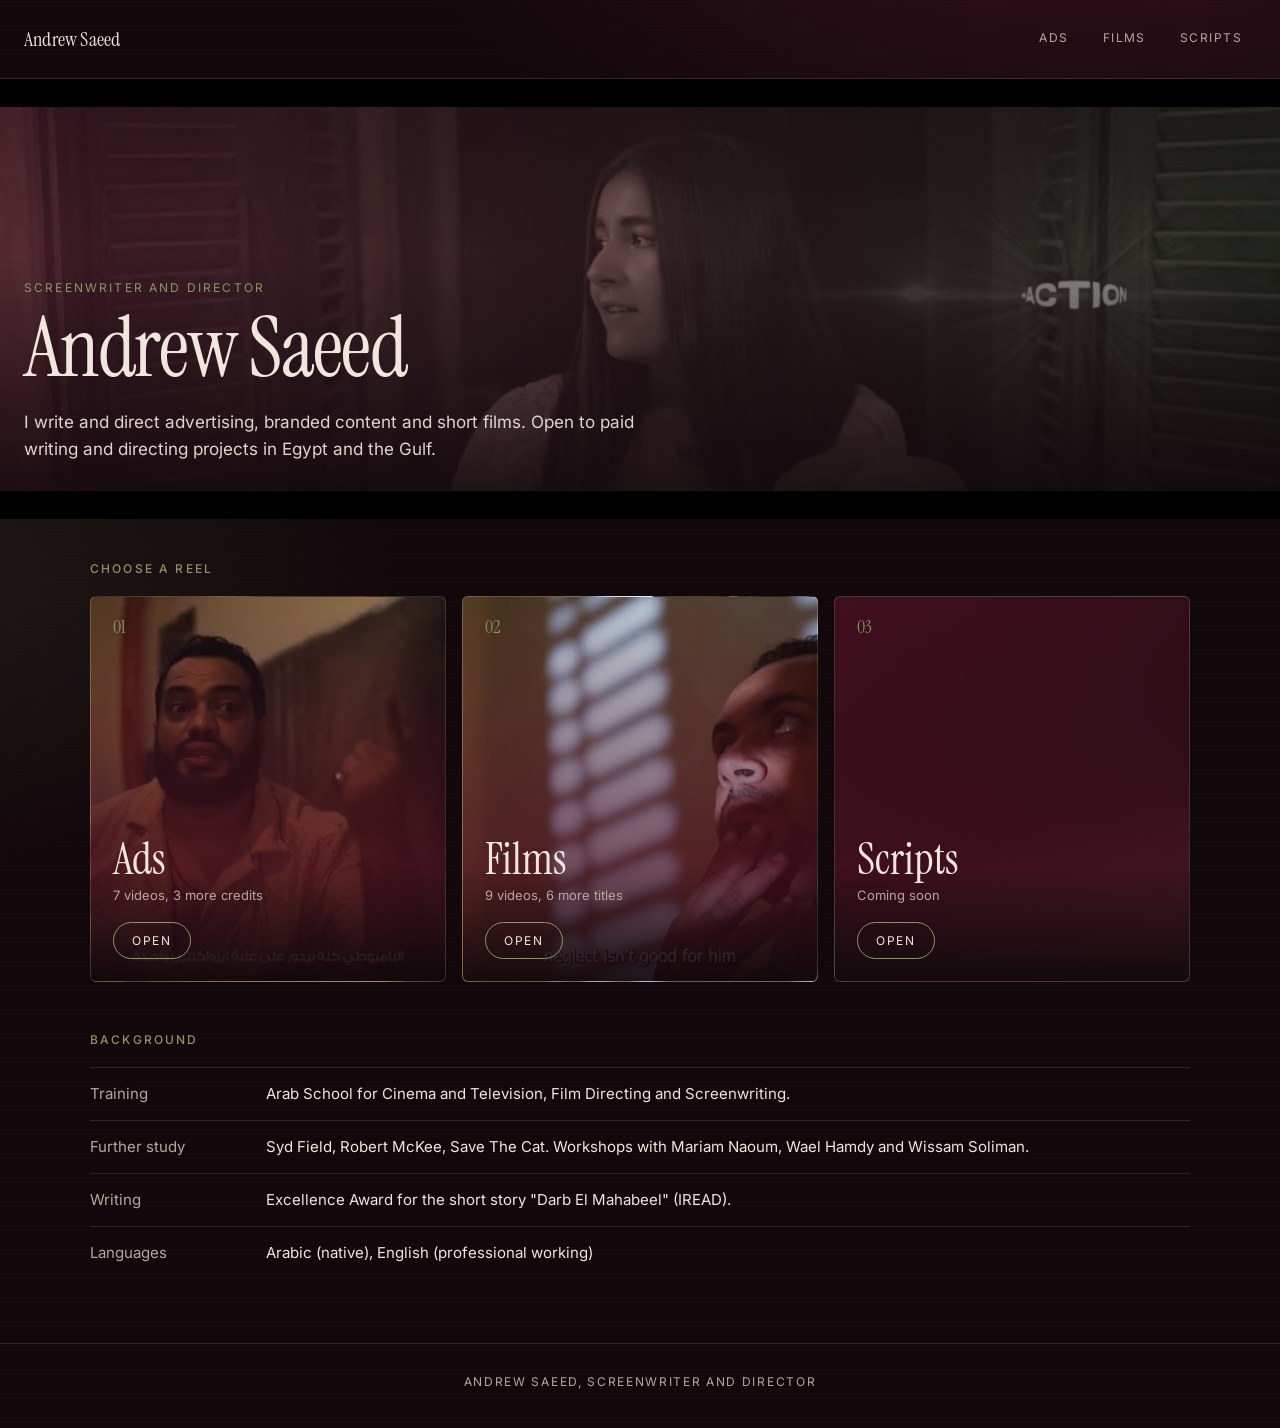
==== index.html @ 783c9f4b "Publish Andrew Saeed portfolio website" ====
<!doctype html>
<html lang="en"><head><meta charset="utf-8"><meta name="viewport" content="width=device-width, initial-scale=1"><title>Andrew Saeed, screenwriter and director</title><meta name="description" content="Portfolio of Andrew Saeed, screenwriter and director: ads, short films and writing.">  <script type="module" crossorigin src="./index-lIYjm3YJ.js"></script>
  <link rel="stylesheet" crossorigin href="./index-CUy7kNgH.css">
</head><body><div id="root"></div></body></html>
---- index-CUy7kNgH.css ----
@font-face{font-family:"Instrument Serif";font-style:normal;font-display:swap;font-weight:400;src:url(./instrument-serif-latin-400-normal-DnYpCC2O.woff2) format("woff2"),url(./instrument-serif-latin-400-normal-BVbkICAY.woff) format("woff")}@font-face{font-family:Inter;font-style:normal;font-display:swap;font-weight:400;src:url(./inter-latin-400-normal-C38fXH4l.woff2) format("woff2"),url(./inter-latin-400-normal-CyCys3Eg.woff) format("woff")}@font-face{font-family:Inter;font-style:normal;font-display:swap;font-weight:500;src:url(./inter-latin-500-normal-Cerq10X2.woff2) format("woff2"),url(./inter-latin-500-normal-BL9OpVg8.woff) format("woff")}:root{--ds-font-display: "Instrument Serif", Georgia, serif;--ds-font-text: "Inter", system-ui, sans-serif}html,body,#root{margin:0;min-height:100%}body{background:#12080c}.pf-app{--pf-bg: #12080c;--pf-bg2: #1c0d13;--pf-burg: #7d1f3a;--pf-burg2: #4a1020;--pf-olive: #8a9564;--pf-olive2: #4d5733;--pf-text: #f0e6de;--pf-mute: #b8a69c;position:relative;min-height:100vh;color:var(--pf-text);font-family:var(--ds-font-text);font-size:15px;line-height:1.6;background:radial-gradient(1200px 600px at 85% -10%,rgba(125,31,58,.35),transparent 60%),radial-gradient(900px 500px at -10% 40%,rgba(77,87,51,.22),transparent 60%),var(--pf-bg);overflow:hidden}.pf-grain{position:absolute;top:0;right:0;bottom:0;left:0;pointer-events:none;opacity:.09;mix-blend-mode:overlay;z-index:0;background-image:repeating-linear-gradient(0deg,rgba(255,255,255,.05) 0 1px,transparent 1px 3px)}.pf-app>nav,.pf-app>main,.pf-app>footer{position:relative;z-index:1}.pf-app a{color:inherit;text-decoration:none}.pf-nav{display:flex;align-items:center;justify-content:space-between;gap:12px;flex-wrap:wrap;padding:16px 24px;border-bottom:1px solid rgba(240,230,222,.12)}.pf-nav a.pf-brand{font-family:var(--ds-font-display);font-size:20px;letter-spacing:.01em}.pf-nav-links{display:flex;gap:6px}.pf-nav-links a{display:inline-flex;align-items:center;min-height:44px;padding:0 14px;color:var(--pf-mute);text-transform:uppercase;letter-spacing:.12em;font-size:12px;border-bottom:2px solid transparent}.pf-nav-links a[aria-current=page]{color:var(--pf-text);border-bottom-color:var(--pf-olive)}.pf-hero{position:relative;background-size:cover;background-position:center;min-height:440px;display:flex;align-items:flex-end}.pf-hero:before,.pf-hero:after{content:"";position:absolute;left:0;right:0;height:28px;background:#000;z-index:2}.pf-hero:before{top:0}.pf-hero:after{bottom:0}.pf-hero-shade{position:absolute;top:0;right:0;bottom:0;left:0;background:linear-gradient(180deg,#12080c8c,#12080c59 40%,#12080cf7),linear-gradient(90deg,#7d1f3a8c,#4d573340)}.pf-hero-inner{position:relative;z-index:3;padding:96px 24px 56px;max-width:880px}.pf-kicker{margin:0 0 8px;font-size:12px;letter-spacing:.18em;text-transform:uppercase;color:var(--pf-olive);display:flex;align-items:center;gap:10px}.pf-dot{width:4px;height:4px;border-radius:50%;background:var(--pf-mute);display:inline-block}.pf-name,.pf-page-title{margin:0;font-family:var(--ds-font-display);font-weight:400;font-size:clamp(44px,9vw,84px);line-height:1.02;letter-spacing:-.02em}.pf-page-title{font-size:clamp(36px,7vw,56px)}.pf-lead{max-width:56ch;margin:18px 0 0;font-size:17px;color:var(--pf-text);opacity:.92}.pf-section{padding:40px 24px 8px;max-width:1100px;margin:0 auto}.pf-label{margin:0 0 18px;font-size:12px;letter-spacing:.18em;text-transform:uppercase;color:var(--pf-olive);font-weight:500}.pf-entries{display:grid;grid-template-columns:repeat(3,1fr);gap:16px}.pf-entry{position:relative;display:flex;flex-direction:column;justify-content:flex-end;min-height:340px;padding:22px;border-radius:6px;overflow:hidden;background-size:cover;background-position:center;border:1px solid rgba(240,230,222,.14);transition:transform .25s,border-color .25s}.pf-entry:hover,.pf-entry:focus-visible{transform:translateY(-3px);border-color:var(--pf-olive);outline:none}.pf-entry-shade{position:absolute;top:0;right:0;bottom:0;left:0;background:linear-gradient(180deg,#12080c26,#4a1020b8 70%,#12080cf2)}.pf-entry.is-script{background:linear-gradient(160deg,#4a1020,#1b0d12 60%,#2b3320)}.pf-entry-num{position:absolute;top:16px;left:22px;z-index:1;font-family:var(--ds-font-display);font-size:18px;color:var(--pf-olive)}.pf-entry-body{position:relative;z-index:1;display:flex;flex-direction:column;gap:4px}.pf-entry-title{font-family:var(--ds-font-display);font-size:44px;line-height:1}.pf-entry-count{color:var(--pf-mute);font-size:13px}.pf-entry-go{margin-top:12px;align-self:flex-start;padding:8px 18px;border:1px solid var(--pf-olive);border-radius:999px;font-size:12px;letter-spacing:.14em;text-transform:uppercase}.pf-reel{max-width:720px}.pf-meta{margin:6px 0 0;color:var(--pf-mute);font-size:14px}.pf-note{margin:10px 0 0;color:var(--pf-text);opacity:.85;font-size:14px;max-width:52ch}.pf-about{padding-bottom:40px}.pf-about dl{margin:0;display:grid;gap:0}.pf-about dl>div{display:grid;grid-template-columns:160px 1fr;gap:16px;padding:14px 0;border-top:1px solid rgba(240,230,222,.12)}.pf-about dt{color:var(--pf-mute)}.pf-about dd{margin:0}.pf-page{max-width:1100px;margin:0 auto;padding:24px 24px 40px}.pf-back{display:inline-flex;align-items:center;min-height:44px;color:var(--pf-mute);font-size:13px;letter-spacing:.08em}.pf-back:before{content:"←";margin-right:8px}.pf-work{display:grid;grid-template-columns:1fr minmax(0,440px);gap:28px;align-items:start;padding:28px 0;border-top:1px solid rgba(240,230,222,.12);margin-top:28px}.pf-work:first-of-type{margin-top:36px}.pf-work.is-big{grid-template-columns:1fr}.pf-work.is-big .pf-work-media{max-width:none}.pf-work-title{margin:0;font-family:var(--ds-font-display);font-weight:400;font-size:30px;line-height:1.15}.pf-status{margin:12px 0 14px;font-size:12px;letter-spacing:.06em;color:var(--pf-olive)}.pf-btn,.pf-fs{-webkit-appearance:none;-moz-appearance:none;appearance:none;min-height:44px;padding:0 20px;border-radius:999px;border:1px solid var(--pf-olive);background:transparent;color:var(--pf-text);font:inherit;font-size:13px;letter-spacing:.08em;text-transform:uppercase;cursor:pointer}.pf-btn[aria-pressed=true]{background:var(--pf-burg2);border-color:var(--pf-burg)}.pf-btn:hover,.pf-fs:hover{background:var(--pf-burg2)}.pf-poster{position:relative;display:block;width:100%;padding:0;border:1px solid rgba(240,230,222,.14);border-radius:6px;background:#000;overflow:hidden;cursor:pointer}.pf-poster img{display:block;width:100%;aspect-ratio:16 / 9;object-fit:cover;opacity:.8}.pf-play{position:absolute;left:50%;top:50%;transform:translate(-50%,-50%);display:inline-flex;align-items:center;gap:10px;min-height:48px;padding:0 24px;border-radius:999px;background:var(--pf-burg);color:#fff;font-size:13px;letter-spacing:.12em;text-transform:uppercase;box-shadow:0 6px 24px #00000080}.pf-tri{width:0;height:0;border-left:10px solid #fff;border-top:6px solid transparent;border-bottom:6px solid transparent}.pf-frame{position:relative}.pf-video{display:block;width:100%;max-height:80vh;background:#000;border-radius:6px;border:1px solid rgba(240,230,222,.14)}.pf-fs{margin-top:10px;min-height:40px}.pf-credits{margin-top:32px;padding-top:24px;border-top:1px solid rgba(240,230,222,.12)}.pf-credits ul{list-style:none;margin:0;padding:0;display:flex;flex-wrap:wrap;gap:8px}.pf-credits li{padding:8px 14px;border:1px solid rgba(240,230,222,.18);border-radius:999px;color:var(--pf-mute);font-size:14px}.pf-script{display:grid;grid-template-columns:140px 1fr;gap:24px;align-items:center;margin-top:36px;padding:24px;border:1px dashed rgba(138,149,100,.6);border-radius:6px}.pf-script-page{height:180px;background:#efe4d6;border-radius:3px;padding:18px 16px;display:flex;flex-direction:column;gap:10px;box-shadow:0 10px 30px #00000080}.pf-script-page i{display:block;height:4px;background:#b9a894;border-radius:2px}.pf-script-page i:nth-child(2n){width:70%}.pf-script-page i:nth-child(3n){width:85%}.pf-footer{padding:28px 24px 36px;text-align:center;color:var(--pf-mute);font-size:12px;letter-spacing:.14em;text-transform:uppercase;border-top:1px solid rgba(240,230,222,.12);margin-top:24px}@media (max-width: 820px){.pf-entries{grid-template-columns:1fr}.pf-entry{min-height:200px}.pf-work{grid-template-columns:1fr;gap:18px}.pf-about dl>div{grid-template-columns:1fr;gap:2px}.pf-script{grid-template-columns:1fr}.pf-script-page{height:120px;max-width:160px}.pf-hero{min-height:380px}.pf-hero-inner{padding:80px 20px 44px}.pf-nav{padding:8px 16px}.pf-section,.pf-page{padding-left:20px;padding-right:20px}}
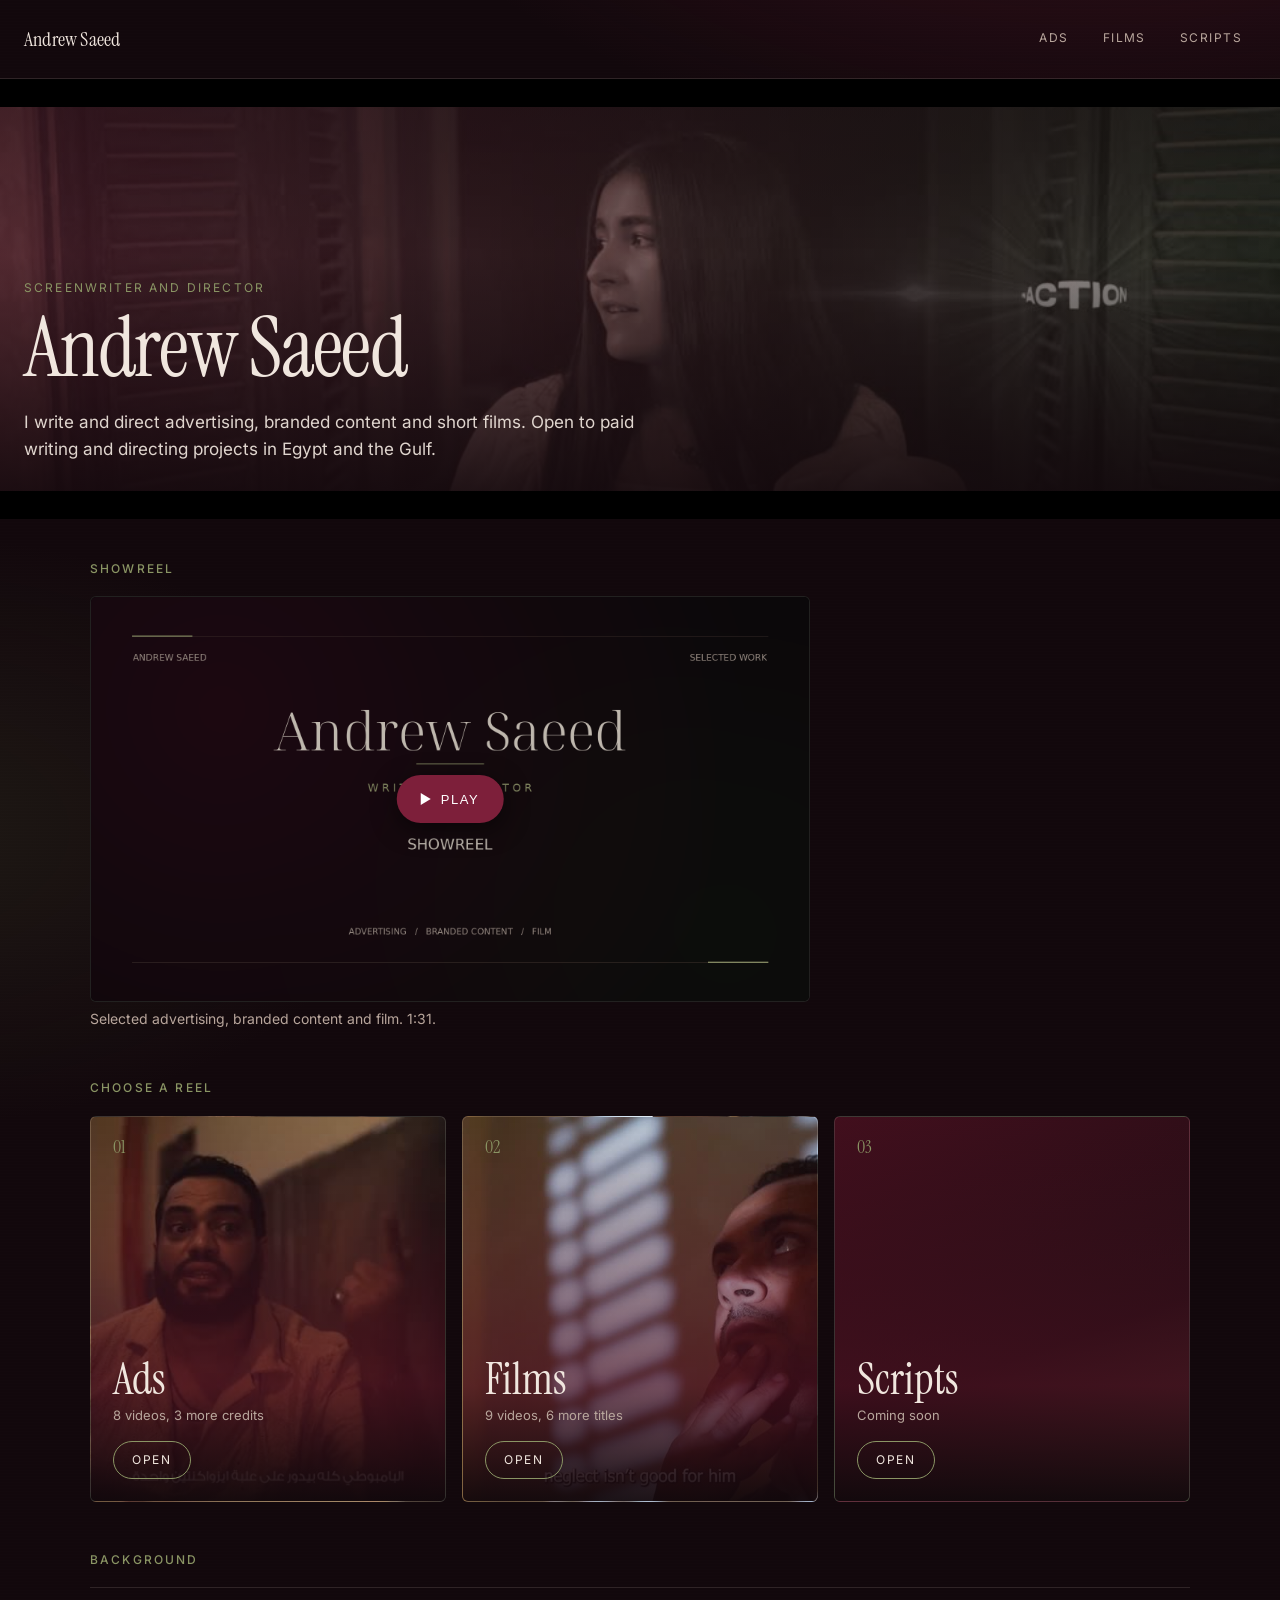
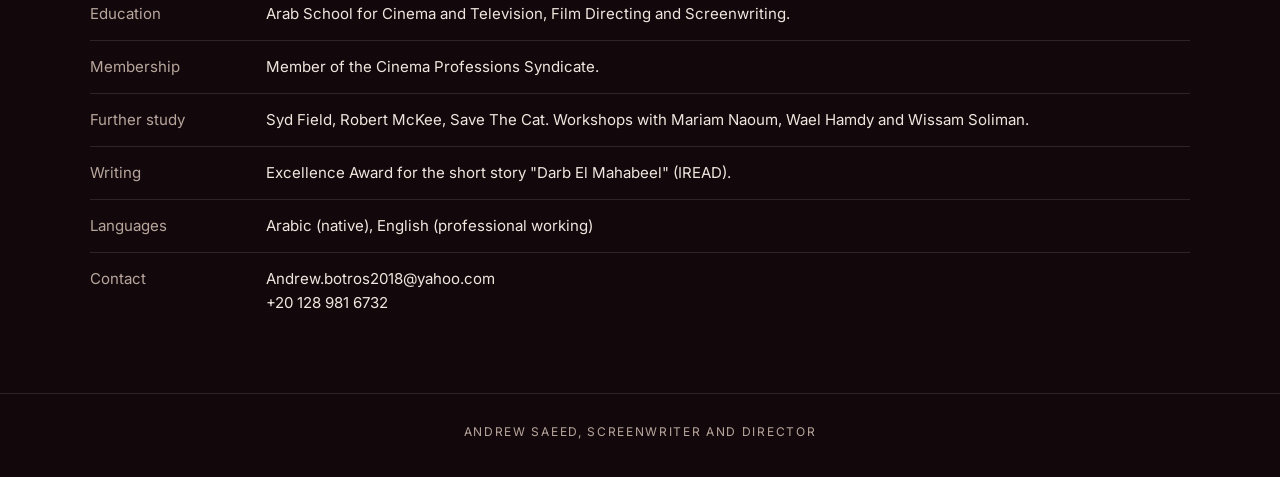
==== commit cdb6c6d5: "Add approved main showreel and Relation Check promo" ====
--- a/index.html
+++ b/index.html
@@ -1,4 +1,4 @@
 <!doctype html>
-<html lang="en"><head><meta charset="utf-8"><meta name="viewport" content="width=device-width, initial-scale=1"><title>Andrew Saeed, screenwriter and director</title><meta name="description" content="Portfolio of Andrew Saeed, screenwriter and director: ads, short films and writing.">  <script type="module" crossorigin src="./index-lIYjm3YJ.js"></script>
+<html lang="en"><head><meta charset="utf-8"><meta name="viewport" content="width=device-width, initial-scale=1"><title>Andrew Saeed, screenwriter and director</title><meta name="description" content="Portfolio of Andrew Saeed, screenwriter and director: ads, short films and writing.">  <script type="module" crossorigin src="./index-Pxvb-TtT.js"></script>
   <link rel="stylesheet" crossorigin href="./index-CUy7kNgH.css">
 </head><body><div id="root"></div></body></html>
